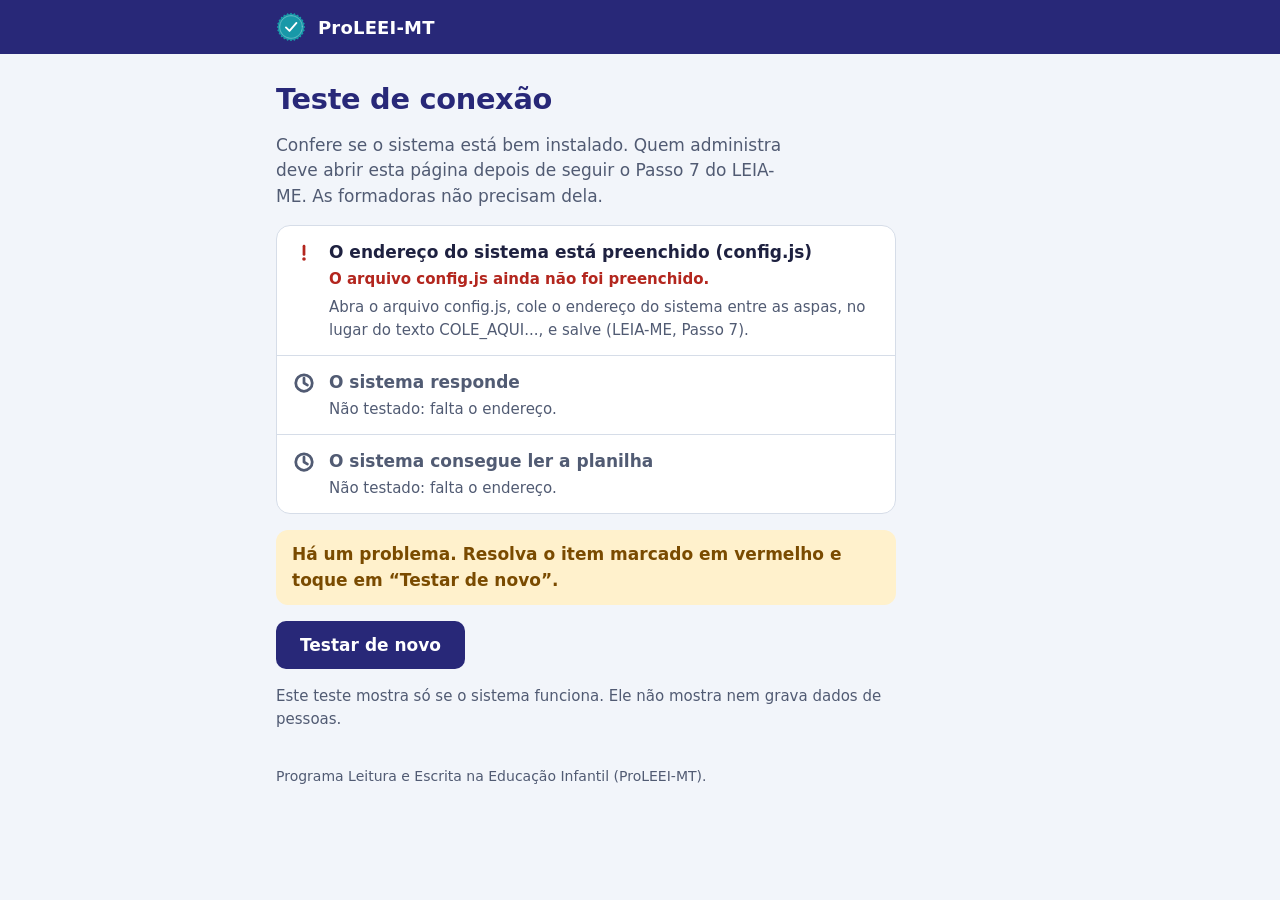
==== teste.html @ 18e448de "Add files via upload" ====
<!DOCTYPE html>
<html lang="pt-BR">
<head>
<meta charset="utf-8">
<meta name="viewport" content="width=device-width, initial-scale=1">
<meta http-equiv="Content-Security-Policy" content="default-src 'none'; script-src 'self'; style-src 'self' 'unsafe-inline' https://fonts.googleapis.com; font-src https://fonts.gstatic.com; img-src 'self' data:; connect-src https://script.google.com https://*.googleusercontent.com; base-uri 'none'; form-action 'none'">
<meta name="referrer" content="no-referrer">
<meta name="robots" content="noindex, nofollow">
<title>Teste de conexão</title>
<link rel="icon" type="image/svg+xml" href="favicon.svg">
<link rel="preconnect" href="https://fonts.googleapis.com"><link rel="preconnect" href="https://fonts.gstatic.com" crossorigin>
<link rel="stylesheet" href="https://fonts.googleapis.com/css2?family=Atkinson+Hyperlegible:wght@400;700&amp;display=swap">
<link rel="stylesheet" href="estilo.css">
</head>
<body>
<header class="topo"><div class="topo-in"><span id="marca" aria-hidden="true"></span><span class="topo-nome">ProLEEI-MT</span></div></header>
<main class="miolo">
  <section class="tela estreita">
    <h1 id="t-teste" tabindex="-1">Teste de conexão</h1>
    <p class="lead">Confere se o sistema está bem instalado. Quem administra deve abrir esta página depois de seguir o Passo 7 do LEIA-ME. As formadoras não precisam dela.</p>
    <ul id="testes" class="lista-folha testes" aria-live="polite"></ul>
    <p id="resumo" class="nota-info" role="status" hidden></p>
    <div class="acoes">
      <button class="btn primario" id="btn-refazer" type="button">Testar de novo</button>
    </div>
    <p class="suave pequeno">Este teste mostra só se o sistema funciona. Ele não mostra nem grava dados de pessoas.</p>
  </section>
  <p class="rodape">Programa Leitura e Escrita na Educação Infantil (ProLEEI-MT).</p>
</main>
<noscript><p class="miolo">Esta página precisa do JavaScript ativado no navegador.</p></noscript>
<script src="config.js"></script>
<script src="comum.js"></script>
<script src="teste.js"></script>
</body>
</html>
---- estilo.css ----
:root{
  --indigo:#282878; --indigo-escuro:#1E1E5E;
  --teal:#1898A8; --teal-tinta:#0C6372; --teal-lavado:#E2F3F5; --teal-linha:#EEF7F8;
  --ambar-tinta:#7A4B00; --ambar-lavado:#FFF1CC;
  --rubi:#B3261E; --rubi-lavado:#FCEAE8;
  --fundo:#F2F5FA; --papel:#FFFFFF; --linha:#D6DDE8; --borda:#8A94A8;
  --texto:#1E2140; --suave:#515B73;
}
*,*::before,*::after{box-sizing:border-box}
html{-webkit-text-size-adjust:100%;text-size-adjust:100%}
body{margin:0;min-height:100vh;background:var(--fundo);color:var(--texto);
  font:400 17px/1.5 "Atkinson Hyperlegible",system-ui,-apple-system,"Segoe UI",Roboto,"Helvetica Neue",Arial,sans-serif}
[hidden]{display:none!important}
h1,h2,h3,p,ul,ol,dl,dd,figure{margin:0}
ul,ol{padding:0;list-style:none}
h1,h2{color:var(--indigo);line-height:1.2;font-weight:700}
h1{font-size:1.8rem;letter-spacing:-.01em}
h2{font-size:1.4rem}
button,input,select{font:inherit;color:inherit}
a{color:var(--teal-tinta);text-underline-offset:3px;text-decoration-thickness:1.5px}
a:hover{color:var(--indigo)}
:focus-visible{outline:3px solid var(--teal);outline-offset:2px}
h1:focus,h2:focus{outline:none}

.topo{background:var(--indigo);color:#fff}
.topo-in{max-width:760px;margin:0 auto;padding:12px 16px;display:flex;align-items:center;gap:12px}
.topo .selo{width:30px;height:30px;color:var(--teal);flex:none}
.topo-nome{font-weight:700;font-size:1.125rem;letter-spacing:.01em}

.miolo{max-width:760px;margin:0 auto;padding:28px 16px 48px}
.tela>*+*{margin-top:16px}
.lead{color:var(--suave);max-width:48ch}
.suave{color:var(--suave)}
.pequeno{font-size:.9375rem}
.rodape-link{margin-top:28px;color:var(--suave);font-size:.9375rem}
.rodape{margin-top:36px;color:var(--suave);font-size:.875rem;max-width:56ch}

.folha{background:var(--papel);border:1px solid var(--linha);border-radius:14px;padding:20px}
.campo+.campo{margin-top:16px}
.campo>label,.rotulo{display:block;font-weight:700;margin-bottom:6px}
input[type=text],input[type=email],input[type=search],select{width:100%;min-height:48px;padding:10px 14px;
  border:1.5px solid var(--borda);border-radius:10px;background:#fff}
input[type=text]:focus,input[type=email]:focus,input[type=search]:focus,select:focus{border-color:var(--indigo)}
.ajuda{color:var(--suave);font-size:.9375rem;margin-top:6px}
.erro{display:flex;gap:10px;align-items:flex-start;color:var(--rubi);font-weight:700;margin-top:14px}
.erro::before{content:"!";flex:none;display:inline-grid;place-items:center;width:22px;height:22px;margin-top:1px;
  border-radius:50%;background:var(--rubi);color:#fff;font-size:.85rem;line-height:1}
.aviso{display:flex;gap:10px;background:var(--ambar-lavado);color:var(--ambar-tinta);border-radius:12px;padding:12px 16px;font-weight:700}
.nota-info{background:var(--teal-linha);border:1px solid var(--teal-lavado);color:var(--teal-tinta);border-radius:12px;padding:12px 16px}
.cabeca{display:flex;flex-wrap:wrap;justify-content:space-between;align-items:flex-start;gap:12px 16px}

.btn{display:inline-flex;align-items:center;justify-content:center;gap:8px;min-height:48px;padding:10px 22px;
  border-radius:10px;border:2px solid transparent;font-weight:700;line-height:1.2;cursor:pointer;text-decoration:none}
.btn.primario{background:var(--indigo);color:#fff}
.btn.primario:hover:not(:disabled){background:var(--indigo-escuro)}
.btn.secundario{background:var(--papel);color:var(--indigo);border-color:var(--indigo)}
.btn.secundario:hover:not(:disabled){background:var(--fundo)}
.btn.texto{background:none;border-color:transparent;color:var(--teal-tinta);text-decoration:underline;
  text-underline-offset:3px;min-height:44px;padding:8px 6px;margin-left:-6px;font-weight:400}
.btn:disabled{opacity:.5;cursor:not-allowed}
.btn:active:not(:disabled){transform:translateY(1px)}
.acoes{display:flex;flex-wrap:wrap;gap:12px;align-items:center}

.selo{display:block;color:var(--teal-tinta)}
.selo-cancelada{color:var(--rubi)}
.selo-alerta{color:var(--ambar-tinta)}
.selo-roseta{fill:currentColor}
.selo-marca{fill:none;stroke:#fff;stroke-width:10;stroke-linecap:round;stroke-linejoin:round}
.selo-ponto{fill:#fff}
.selo-anel{fill:none;stroke:#fff;stroke-width:3;stroke-linecap:round;stroke-dasharray:.1 6.2;opacity:.85}
.selo-grande{width:132px;height:132px}
@media (prefers-reduced-motion:no-preference){
  .selo-novo{animation:carimbo .55s cubic-bezier(.2,.9,.3,1.15) both}
  .selo-novo .selo-marca{stroke-dasharray:1;stroke-dashoffset:1;animation:traco .45s .32s ease-out forwards}
}
@keyframes carimbo{from{opacity:0;transform:scale(1.4) rotate(-12deg)}to{opacity:1;transform:none}}
@keyframes traco{to{stroke-dashoffset:0}}

.chip{display:inline-flex;align-items:center;gap:6px;padding:1px 10px 1px 8px;border-radius:999px;
  font-size:.8125rem;font-weight:700;line-height:1.7}
.chip svg{width:14px;height:14px;flex:none}
.chip-emitida{background:var(--teal-lavado);color:var(--teal-tinta)}
.chip-fila{background:var(--ambar-lavado);color:var(--ambar-tinta)}
.chip-pendencia,.chip-conflito{background:var(--rubi-lavado);color:var(--rubi)}

/* lista de cursistas */
.lista-folha{background:var(--papel);border:1px solid var(--linha);border-radius:14px}
.ferramentas{background:var(--papel);padding:14px 16px;border-radius:14px 14px 0 0;border-bottom:1px solid var(--linha)}
.ferramentas-linha{display:flex;flex-wrap:wrap;gap:10px 20px;align-items:center;margin-top:12px}
.marcar-todas{display:inline-flex;align-items:center;gap:10px;min-height:44px;cursor:pointer;font-weight:700}
.marcar-todas input,.linha input[type=checkbox]{width:24px;height:24px;margin:0;accent-color:var(--indigo);flex:none}
.padrao{display:flex;flex-wrap:wrap;align-items:center;gap:8px;margin-left:auto}
.padrao label{font-weight:700}
.padrao input{width:76px;min-height:44px;text-align:center;font-weight:700}
.padrao .btn{min-height:44px;padding:8px 16px}
.linha{display:grid;grid-template-columns:24px minmax(0,1fr) auto;column-gap:14px;row-gap:2px;align-items:center;
  padding:6px 16px;border-top:1px solid var(--linha)}
.linha:first-child{border-top:0}
.linha.marcada{background:var(--teal-linha);box-shadow:inset 4px 0 0 var(--teal)}
.linha .nome{display:flex;align-items:center;min-height:44px;font-weight:700;overflow-wrap:anywhere;cursor:pointer}
.linha.travada .nome{cursor:default;color:var(--suave)}
.linha.travada input[type=checkbox]{opacity:.4}
.linha .ch{display:none;align-items:center;gap:6px}
.linha.marcada .ch{display:flex}
.linha .ch input{width:76px;min-height:44px;padding:6px 8px;text-align:center;font-weight:700}
.linha .ch input[readonly]{background:var(--fundo);border-color:var(--linha)}
.linha .extra{grid-column:2 / -1;display:flex;flex-wrap:wrap;align-items:center;gap:4px 10px;padding-bottom:6px}
.linha .extra:empty{display:none}
.linha .msg{color:var(--suave);font-size:.9375rem}
.linha .opcoes{grid-column:2 / -1;display:none;flex-direction:column;padding-bottom:6px}
.linha.marcada .opcoes{display:flex}
.opcao{display:flex;align-items:flex-start;gap:10px;min-height:44px;padding:6px 0;cursor:pointer}
.opcao input{width:22px;height:22px;margin:2px 0 0;accent-color:var(--indigo);flex:none}
.opcao strong{display:block}
.opcao .explica{display:block;color:var(--suave);font-size:.9375rem}
.linha .linha-aviso{grid-column:2 / -1;color:var(--rubi);font-weight:700;font-size:.9375rem;padding-bottom:6px}
.linha.com-erro{background:var(--rubi-lavado)}
.linha.com-erro .ch input{border-color:var(--rubi)}
.vazio{padding:28px 16px;color:var(--suave)}
.barra{position:sticky;bottom:0;z-index:3;display:flex;align-items:center;justify-content:space-between;gap:12px;
  margin-top:16px;padding:12px 16px calc(12px + env(safe-area-inset-bottom));background:var(--papel);
  border:1px solid var(--linha);border-radius:14px;box-shadow:0 -6px 18px rgba(30,33,64,.1)}
.barra-info{min-width:0}
.barra-info strong{display:block}
.barra .erro{margin-top:2px;font-size:.9375rem}

/* revisão e conclusão */
.rev-lista{background:var(--papel);border:1px solid var(--linha);border-radius:14px}
.rev-lista li{display:flex;flex-wrap:wrap;justify-content:space-between;gap:2px 16px;padding:12px 16px;border-top:1px solid var(--linha)}
.rev-lista li:first-child{border-top:0}
.rev-nome{font-weight:700;overflow-wrap:anywhere;min-width:0}
.rev-ch{font-weight:700;font-variant-numeric:tabular-nums}
.rev-nota{flex-basis:100%;color:var(--suave);font-size:.9375rem}
.conclusao{display:flex;flex-direction:column;align-items:flex-start;gap:16px}

/* verificação */
.estreita{max-width:620px}
.nq{white-space:nowrap}
.campo-linha{display:flex;gap:12px;align-items:stretch}
.campo-linha input{flex:1;min-width:0;font-size:1.25rem;font-weight:700;letter-spacing:.08em;text-transform:uppercase;
  font-variant-numeric:tabular-nums}
.campo-linha input::placeholder{letter-spacing:.08em;font-weight:400;color:#737C92}
.resultado{margin-top:28px;scroll-margin-top:16px}
.resultado-corpo{display:flex;flex-direction:column;gap:16px;align-items:flex-start}
.resultado h2{font-size:1.6rem}
.resultado-ok h2{color:var(--teal-tinta)}
.resultado-cancelada h2{color:var(--rubi)}
.resultado-alerta h2{color:var(--ambar-tinta)}
.dados{width:100%;background:var(--papel);border:1px solid var(--linha);border-radius:14px}
.dados>div{display:grid;grid-template-columns:minmax(120px,170px) 1fr;gap:4px 16px;padding:12px 16px;border-top:1px solid var(--linha)}
.dados>div:first-child{border-top:0}
.dados dt{color:var(--suave)}
.dados dd{font-weight:700;overflow-wrap:anywhere}
.dados dd span{display:block}
.nota{color:var(--suave);max-width:52ch}

.testes{display:flex;flex-direction:column}
.teste{display:grid;grid-template-columns:24px minmax(0,1fr);gap:0 12px;padding:14px 16px;border-top:1px solid var(--linha)}
.teste:first-child{border-top:0}
.teste svg{width:22px;height:22px;margin-top:2px}
.teste strong{display:block}
.teste p{font-size:.9375rem;margin-top:2px;overflow-wrap:anywhere}
.teste .situacao{color:var(--suave)}
.teste .como{color:var(--suave);margin-top:6px}
.teste-ok svg{color:var(--teal-tinta)}
.teste-falha svg{color:var(--rubi)}
.teste-falha .situacao{color:var(--rubi);font-weight:700}
.teste-espera svg,.teste-pulado svg{color:var(--suave)}
.teste-pulado strong{color:var(--suave)}
@media (max-width:520px){
  body{font-size:16.5px}
  h1{font-size:1.6rem}
  .miolo{padding-top:20px}
  .folha{padding:16px}
  .padrao{margin-left:0;width:100%}
  .dados>div{grid-template-columns:1fr}
  .campo-linha{flex-direction:column}
  .barra{flex-wrap:wrap}
  .barra .btn{width:100%}
}
@media print{
  .topo,.barra,form,.rodape-link{display:none!important}
  body{background:#fff}
}
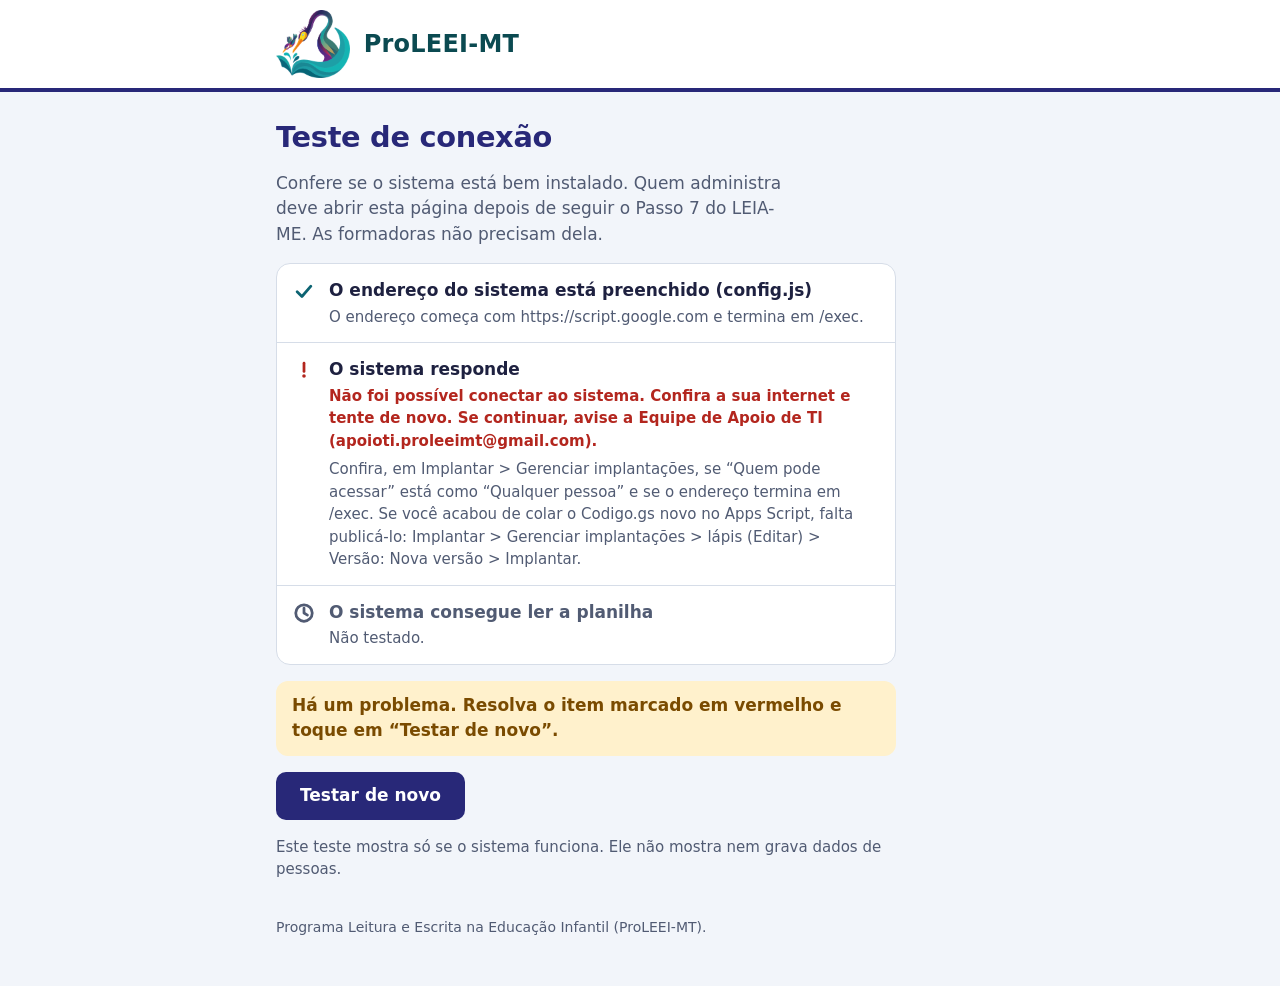
==== commit cea3a34e: "Add files via upload" ====
--- a/teste.html
+++ b/teste.html
@@ -13,7 +13,7 @@
 <link rel="stylesheet" href="estilo.css">
 </head>
 <body>
-<header class="topo"><div class="topo-in"><span id="marca" aria-hidden="true"></span><span class="topo-nome">ProLEEI-MT</span></div></header>
+<header class="topo"><div class="topo-in"><img id="logo-topo" class="topo-logo" src="logo.png" width="74" height="68" alt=""><span class="topo-nome">ProLEEI-MT</span></div></header>
 <main class="miolo">
   <section class="tela estreita">
     <h1 id="t-teste" tabindex="-1">Teste de conexão</h1>
--- a/estilo.css
+++ b/estilo.css
@@ -1,6 +1,6 @@
 :root{
   --indigo:#282878; --indigo-escuro:#1E1E5E;
-  --teal:#1898A8; --teal-tinta:#0C6372; --teal-lavado:#E2F3F5; --teal-linha:#EEF7F8;
+  --teal:#1898A8; --teal-tinta:#0C6372; --teal-lavado:#E2F3F5; --teal-linha:#EEF7F8; --marca-texto:#0B4A51;
   --ambar-tinta:#7A4B00; --ambar-lavado:#FFF1CC;
   --rubi:#B3261E; --rubi-lavado:#FCEAE8;
   --fundo:#F2F5FA; --papel:#FFFFFF; --linha:#D6DDE8; --borda:#8A94A8;
@@ -22,10 +22,15 @@
 :focus-visible{outline:3px solid var(--teal);outline-offset:2px}
 h1:focus,h2:focus{outline:none}
 
-.topo{background:var(--indigo);color:#fff}
-.topo-in{max-width:760px;margin:0 auto;padding:12px 16px;display:flex;align-items:center;gap:12px}
-.topo .selo{width:30px;height:30px;color:var(--teal);flex:none}
-.topo-nome{font-weight:700;font-size:1.125rem;letter-spacing:.01em}
+/* topo claro: o desenho do ProLEEI-MT foi feito para fundo claro (no azul-escuro, a cabeça roxa e as ondas verde-escuras somem) */
+.topo{background:var(--papel);border-bottom:4px solid var(--indigo)}
+.topo-in{max-width:760px;margin:0 auto;padding:10px 16px;display:flex;align-items:center;gap:14px}
+.topo-logo{display:block;flex:none;width:auto;height:56px}
+.topo-nome{font-weight:700;font-size:1.375rem;letter-spacing:.01em;color:var(--marca-texto)}
+@media (min-width:521px){
+  .topo-logo{height:68px}
+  .topo-nome{font-size:1.5rem}
+}
 
 .miolo{max-width:760px;margin:0 auto;padding:28px 16px 48px}
 .tela>*+*{margin-top:16px}
